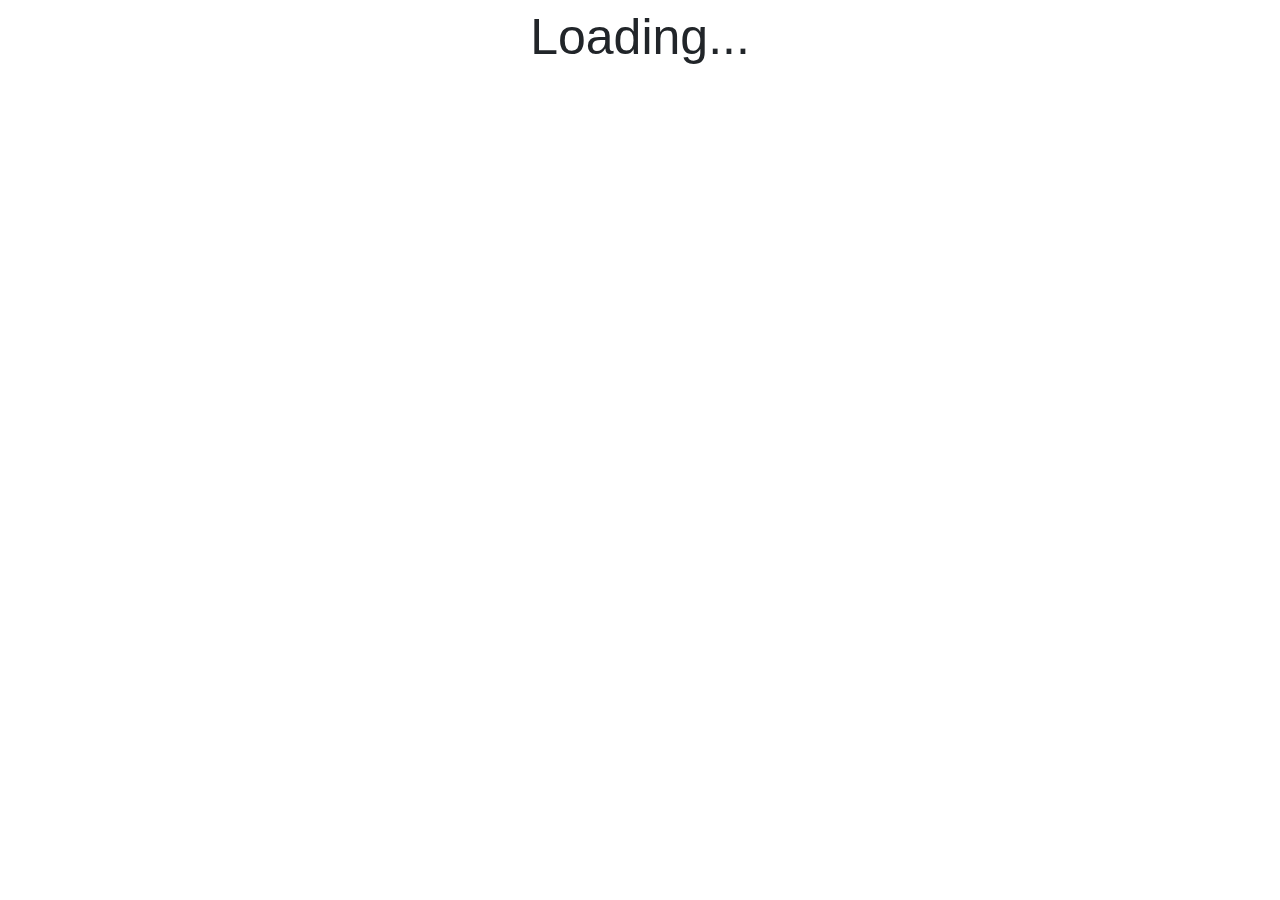
==== public/index.html @ 94db3f51 "Init" ====
<!DOCTYPE html>
<html lang="en">

<head>
    <meta charset="utf-8" />
    <meta name="viewport" content="width=device-width, initial-scale=1, shrink-to-fit=no" />

    <link rel="stylesheet" href="css/bootstrap.min.css">
    <link rel="stylesheet" href="css/app.css">

    <title>E4 web demo</title>
</head>

<body>
    <div id="loader">Loading...</div>
    <div class="container">
        <div class="row">
            <div class="col-6">
                <div id="newClientContainer">
                    <div class="row">
                        <h1>Create a new client</h1>
                        <form id="newClient">
                            <fieldset class="row">
                                <p class="col-12">
                                    <label class="col-2" for="name">Name</label>
                                    <input class="col-8" type="text" id="name" required />
                                </p>
                                <p class="col-12">
                                    <label class="col-2" for="name">Password</label>
                                    <input class="col-8" type="password" id="password" required />
                                </p>
                                <p class="col-12">
                                    <input type="submit" value="New client" />
                                </p>
                            </fieldset>
                        </form>
                    </div>
                    <div class="row">
                        <h1 class="col-12">Load a saved client</h1>
                        <div id="savedClients" class="col-12"></div>
                    </div>
                </div>
                <div id="messagesContainer">
                    <div class="row">
                        <p class="col-6"><b>Current client: </b><span id="currentClient"></span> <a href="#"
                                id="logout">Logout</a></p>
                    </div>
                    <div class="row">
                        <div class="col-12">
                            <div class="row" id="leftContainer">
                                <form id="subscribeTopicForm" class="col-12">
                                    <h2>Subscribe to topic</h2>
                                    <fieldset class="row">
                                        <p class="col-12">
                                            <input class="col-6" type="text" id="subscribeTopic" required
                                                placeholder="Topic..." />
                                            <input type="submit" value="Subscribe" />
                                        </p>
                                    </fieldset>
                                </form>

                                <form id="sendMessageForm" class="col-12">
                                    <h2>Send a message</h2>
                                    <fieldset class="row">
                                        <p class="col-12">
                                            <input type="text" class="col-6" id="sendMessage" required
                                                placeholder="Message..." />
                                        </p>
                                        <p class="col-12">
                                            <select class="col-6" id="sendMessageTopic">
                                                <option selected disabled hidden>Choose a subscribed topic</option>
                                            </select>
                                        </p>
                                        <p class="col-12">
                                            <label class="col-4" for="sendMessageProtect">Protect with E4:</label>
                                            <input class="col-3" type="checkbox" checked id="sendMessageProtect" />

                                        </p>
                                        <p class="col-12">
                                            <input type="submit" value="Send" />
                                        </p>
                                    </fieldset>
                                </form>

                            </div>
                        </div>
                    </div>
                </div>
            </div>
            <div id="messages" class="col-6">
                <h2>Logs</h2>
            </div>
        </div>
    </div>
    </div>

    <script src="js/jquery-3.4.1.slim.min.js"></script>
    <script src="js/bootstrap.bundle.min.js"></script>
    <script src="js/mqtt.min.js"></script>
    <script src="js/wasm_exec.js"></script>
    <script>
        if (!WebAssembly.instantiateStreaming) {
            WebAssembly.instantiateStreaming = async (resp, importObject) => {
                const source = await (await resp).arrayBuffer();
                return await WebAssembly.instantiate(source, importObject);
            };
        }

        const go = new Go();
        let mod, inst;

        $("#loader").show();
        WebAssembly.instantiateStreaming(fetch("e4.wasm"), go.importObject).then(
            async result => {
                mod = result.module;
                inst = result.instance;
                $("#loader").hide();
                await go.run(inst);

            }
        );
    </script>
    <script src="js/app.js"></script>
</body>

</html>
---- public/css/app.css ----
#messages {
    min-height: 400px;
    border-left: 2px solid lightblue;
    background-color: linen;
}

#messages p {
    margin-bottom: 0;
}

input:invalid {
    box-shadow: none;
}

#loader {
    width: 100%;
    height: 100%;
    z-index: 100;
    text-align: center;
    font-size: 50px;
    background-color: white;
    position: absolute;
}
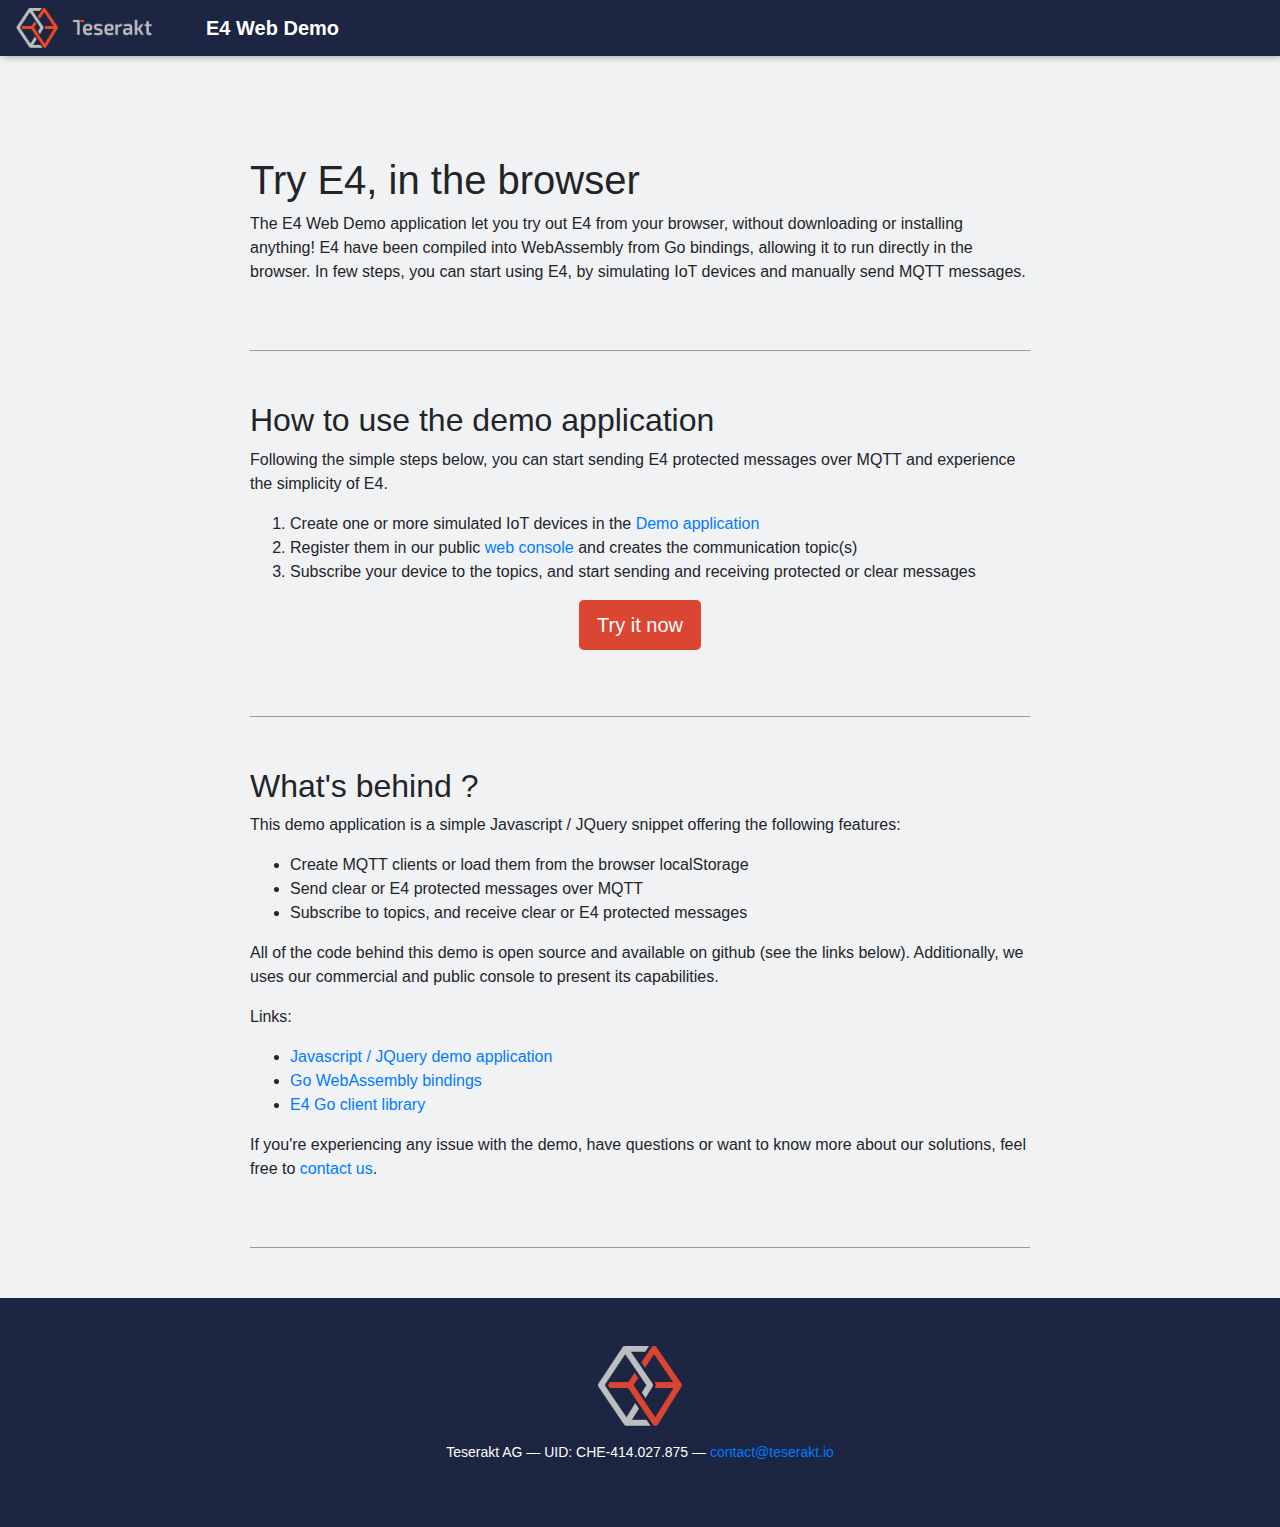
==== commit 518cb5c8: "Added content for opensource preparation. Reworked global style" ====
--- a/public/index.html
+++ b/public/index.html
@@ -12,115 +12,98 @@
 </head>
 
 <body>
-    <div id="loader">Loading...</div>
-    <div class="container">
-        <div class="row">
-            <div class="col-6">
-                <div id="newClientContainer">
-                    <div class="row">
-                        <h1>Create a new client</h1>
-                        <form id="newClient">
-                            <fieldset class="row">
-                                <p class="col-12">
-                                    <label class="col-2" for="name">Name</label>
-                                    <input class="col-8" type="text" id="name" required />
-                                </p>
-                                <p class="col-12">
-                                    <label class="col-2" for="name">Password</label>
-                                    <input class="col-8" type="password" id="password" required />
-                                </p>
-                                <p class="col-12">
-                                    <input type="submit" value="New client" />
-                                </p>
-                            </fieldset>
-                        </form>
+    <nav class="navbar navbar-expand-lg navbar-dark">
+        <a href="/">
+            <img src="img/logo.png" width="140px" class="d-inline-block align-top" alt="Teserakt">
+        </a>
+        <span class="navbar-brand">E4 Web Demo</span>
+    </nav>
+    <div class=" container">
+        <div id="content" class="row">
+            <div class="row">
+                <div class="section col-8 offset-2">
+                    <h1>Try E4, in the browser</h1>
+                    <p>
+                        The E4 Web Demo application let you try out E4 from your browser, without
+                        downloading or installing anything! E4 have been compiled into WebAssembly from Go bindings,
+                        allowing it to run directly in the browser. In few steps, you can start using E4, by simulating
+                        IoT devices and manually send MQTT messages.
+                    </p>
+                </div>
+                <div class="section col-8 offset-2">
+                    <h2>How to use the demo application</h2>
+                    <p>
+                        Following the simple steps below, you can start sending E4 protected messages over MQTT and
+                        experience the simplicity of E4.
+                    </p>
+                    <ol>
+                        <li>Create one or more simulated IoT devices in the <a href="demo.html">Demo application</a>
+                        </li>
+                        <li>Register them in our public <a href="https://console.demo.teserakt.io/">web
+                                console</a>
+                            and creates the communication topic(s)
+                        </li>
+                        <li>Subscribe your device to the topics, and start sending and receiving protected or clear
+                            messages</li>
+                    </ol>
+                    <p class="text-center">
+                        <a class="btn btn-lg" href="demo.html">Try it now</a>
+                    </p>
+                </div>
+                <div class="section col-8 offset-2">
+                    <h2>What's behind ?</h2>
+                    <p>
+                        This demo application is a simple Javascript / JQuery snippet offering the following features:
+                        <ul>
+                            <li>Create MQTT clients or load them from the browser localStorage</li>
+                            <li>Send clear or E4 protected messages over MQTT</li>
+                            <li>Subscribe to topics, and receive clear or E4 protected messages</li>
+                        </ul>
+                        All of the code behind this demo is open source and available on github (see the links below).
+                        Additionally, we uses our commercial and public console to present its capabilities.
+                    </p>
+                    <p>
+                        Links:
+                        <ul>
+                            <li><a href="https://github.com/teserakt-io/e4wasm-demo/blob/master/public/js/app.js">Javascript
+                                    / JQuery
+                                    demo application</a></li>
+                            <li><a href="https://github.com/teserakt-io/e4wasm-demo/blob/master/bindings/e4wasm.go">Go
+                                    WebAssembly bindings</a></li>
+                            <li><a href="https://github.com/teserakt-io/e4go">E4 Go client library</a></li>
+                        </ul>
+                    </p>
+                    <p>
+                        If you're experiencing any issue with the demo, have questions or want to know more about our
+                        solutions, feel free to <a href="mailto:contact@teserakt.io">contact us</a>.
+                    </p>
+                </div>
+            </div>
+        </div>
+    </div>
+
+    <footer id="footer">
+        <div class="container">
+            <div class="row pt-5 justify-content-center">
+                <div class="col-6">
+                    <div class="row justify-content-center">
+                        <div class="footer-logo">
+                            <img src="img/logo_footer.png" alt="logo">
+                        </div>
                     </div>
-                    <div class="row">
-                        <h1 class="col-12">Load a saved client</h1>
-                        <div id="savedClients" class="col-12"></div>
-                    </div>
-                </div>
-                <div id="messagesContainer">
-                    <div class="row">
-                        <p class="col-6"><b>Current client: </b><span id="currentClient"></span> <a href="#"
-                                id="logout">Logout</a></p>
-                    </div>
-                    <div class="row">
-                        <div class="col-12">
-                            <div class="row" id="leftContainer">
-                                <form id="subscribeTopicForm" class="col-12">
-                                    <h2>Subscribe to topic</h2>
-                                    <fieldset class="row">
-                                        <p class="col-12">
-                                            <input class="col-6" type="text" id="subscribeTopic" required
-                                                placeholder="Topic..." />
-                                            <input type="submit" value="Subscribe" />
-                                        </p>
-                                    </fieldset>
-                                </form>
-
-                                <form id="sendMessageForm" class="col-12">
-                                    <h2>Send a message</h2>
-                                    <fieldset class="row">
-                                        <p class="col-12">
-                                            <input type="text" class="col-6" id="sendMessage" required
-                                                placeholder="Message..." />
-                                        </p>
-                                        <p class="col-12">
-                                            <select class="col-6" id="sendMessageTopic">
-                                                <option selected disabled hidden>Choose a subscribed topic</option>
-                                            </select>
-                                        </p>
-                                        <p class="col-12">
-                                            <label class="col-4" for="sendMessageProtect">Protect with E4:</label>
-                                            <input class="col-3" type="checkbox" checked id="sendMessageProtect" />
-
-                                        </p>
-                                        <p class="col-12">
-                                            <input type="submit" value="Send" />
-                                        </p>
-                                    </fieldset>
-                                </form>
-
-                            </div>
-                        </div>
+                    <div class="row justify-content-center pt-3 pb-5">
+                        <p>
+                            Teserakt AG —
+                            UID: CHE‑414.027.875 —
+                            <a href="mailto:contact@teserakt.io">contact@teserakt.io</a>
+                        </p>
                     </div>
                 </div>
             </div>
-            <div id="messages" class="col-6">
-                <h2>Logs</h2>
-            </div>
         </div>
-    </div>
-    </div>
-
+    </footer>
     <script src="js/jquery-3.4.1.slim.min.js"></script>
     <script src="js/bootstrap.bundle.min.js"></script>
-    <script src="js/mqtt.min.js"></script>
-    <script src="js/wasm_exec.js"></script>
-    <script>
-        if (!WebAssembly.instantiateStreaming) {
-            WebAssembly.instantiateStreaming = async (resp, importObject) => {
-                const source = await (await resp).arrayBuffer();
-                return await WebAssembly.instantiate(source, importObject);
-            };
-        }
-
-        const go = new Go();
-        let mod, inst;
-
-        $("#loader").show();
-        WebAssembly.instantiateStreaming(fetch("e4.wasm"), go.importObject).then(
-            async result => {
-                mod = result.module;
-                inst = result.instance;
-                $("#loader").hide();
-                await go.run(inst);
-
-            }
-        );
-    </script>
-    <script src="js/app.js"></script>
 </body>
 
 </html>
--- a/public/css/app.css
+++ b/public/css/app.css
@@ -1,7 +1,79 @@
+body {
+    /*font-family: "Roboto", sans-serif;*/
+    background-color: #f1f2f4;
+}
+
+nav {
+    background-color: #1c2541;
+    -webkit-box-shadow: 2px 0px 8px rgba(0, 0, 0, 0.4);
+    -moz-box-shadow: 2px 0px 8px rgba(0, 0, 0, 0.4);
+    box-shadow: 2px 0px 8px rgba(0, 0, 0, 0.4);
+}
+
+nav h1 {
+    color: #f1f2f4;
+    text-align: center;
+}
+
+nav .navbar-brand {
+    font-weight: 800;
+    padding-left: 50px;
+}
+
+.btn {
+    background: #db4632;
+    color: #FFF;
+    text-decoration: none;
+    border: 2px solid transparent;
+}
+
+.btn:hover {
+    color: #db4632;
+    border-color: #db4632;
+    background: #fff;
+    border-color: #db4632;
+    text-decoration: none;
+}
+
+footer {
+    margin-top: 50px;
+    background-color: #1c2541;
+    background-size: cover;
+    background-attachment: fixed;
+    min-height: 200px;
+    color: #fff;
+    font-size: 14px;
+}
+
+footer .footer-logo img {
+    max-height: 80px;
+}
+
+#content {
+    min-height: 650px;
+}
+
+#content h1 {
+    padding-top: 50px;
+}
+
+.section {
+    padding: 50px 0;
+    border-bottom: 1px solid #999;
+}
+
 #messages {
-    min-height: 400px;
-    border-left: 2px solid lightblue;
-    background-color: linen;
+    min-height: 500px;
+    max-height: 500px;
+    background-color: black;
+    color: lightgray;
+    border: 2px lightgray inset;
+    padding: 10px;
+    font-family: monospace;
+    height: 100%;
+    word-break: break-all;
+    overflow-y: scroll;
+    overflow-x: hidden;
 }
 
 #messages p {
@@ -21,3 +93,24 @@
     background-color: white;
     position: absolute;
 }
+
+div.savedClient .btn {
+    margin: 5px 0;
+}
+
+/*
+div.savedClient {
+    background-color: #a0a0a0;
+    margin: 5px 0;
+}
+
+div.savedClient a {
+    padding: 15px 20px;
+    text-decoration: none;
+    color: black;
+}
+
+div.savedClient:hover {
+    border: 1px inset lightgray;
+}
+*/
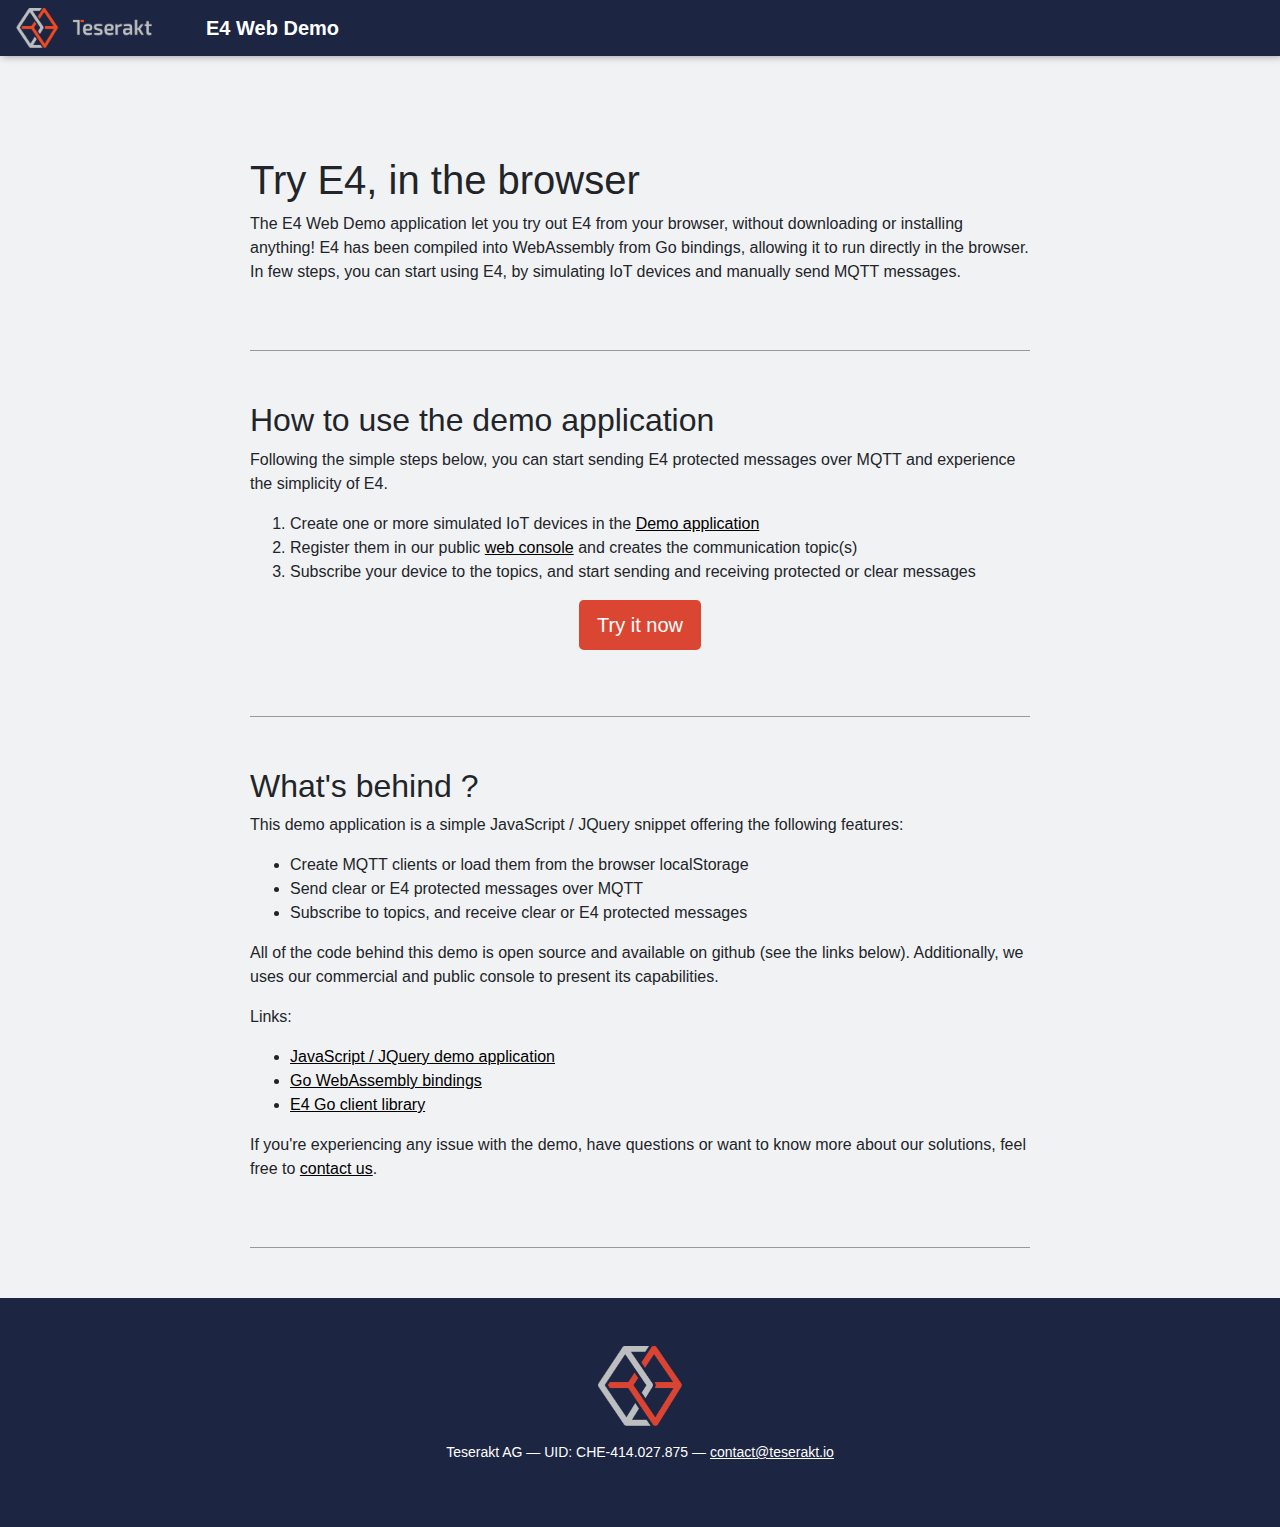
==== commit 5e6a0b72: "Fixed typos and style. Added opensource material" ====
--- a/public/index.html
+++ b/public/index.html
@@ -25,7 +25,7 @@
                     <h1>Try E4, in the browser</h1>
                     <p>
                         The E4 Web Demo application let you try out E4 from your browser, without
-                        downloading or installing anything! E4 have been compiled into WebAssembly from Go bindings,
+                        downloading or installing anything! E4 has been compiled into WebAssembly from Go bindings,
                         allowing it to run directly in the browser. In few steps, you can start using E4, by simulating
                         IoT devices and manually send MQTT messages.
                     </p>
@@ -53,7 +53,7 @@
                 <div class="section col-8 offset-2">
                     <h2>What's behind ?</h2>
                     <p>
-                        This demo application is a simple Javascript / JQuery snippet offering the following features:
+                        This demo application is a simple JavaScript / JQuery snippet offering the following features:
                         <ul>
                             <li>Create MQTT clients or load them from the browser localStorage</li>
                             <li>Send clear or E4 protected messages over MQTT</li>
@@ -65,7 +65,7 @@
                     <p>
                         Links:
                         <ul>
-                            <li><a href="https://github.com/teserakt-io/e4wasm-demo/blob/master/public/js/app.js">Javascript
+                            <li><a href="https://github.com/teserakt-io/e4wasm-demo/blob/master/public/js/app.js">JavaScript
                                     / JQuery
                                     demo application</a></li>
                             <li><a href="https://github.com/teserakt-io/e4wasm-demo/blob/master/bindings/e4wasm.go">Go
@@ -95,7 +95,7 @@
                         <p>
                             Teserakt AG —
                             UID: CHE‑414.027.875 —
-                            <a href="mailto:contact@teserakt.io">contact@teserakt.io</a>
+                            <a class="wt" href="mailto:contact@teserakt.io">contact@teserakt.io</a>
                         </p>
                     </div>
                 </div>
--- a/public/css/app.css
+++ b/public/css/app.css
@@ -18,6 +18,20 @@
 nav .navbar-brand {
     font-weight: 800;
     padding-left: 50px;
+}
+
+a {
+    text-decoration: underline;
+    color: #000;
+}
+
+.wt {
+    color: #FFF;
+}
+
+a:hover, a:focus {
+    outline: none;
+    text-decoration: underline;
 }
 
 .btn {
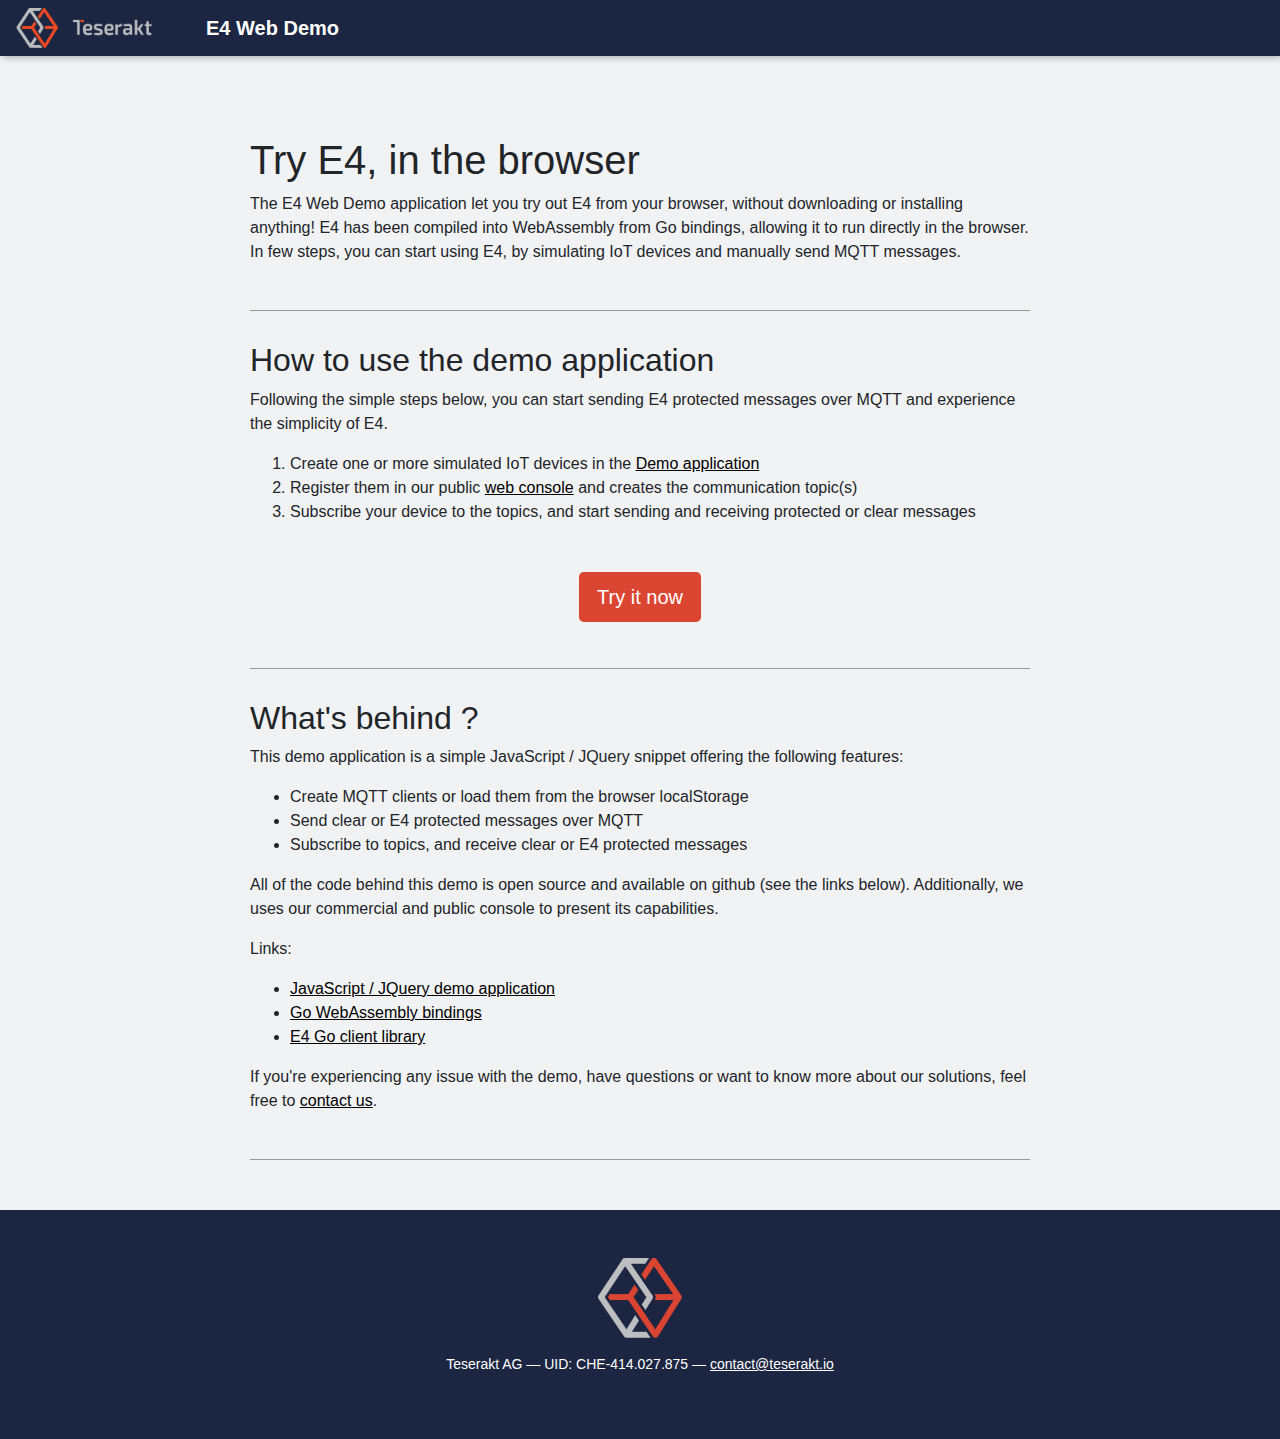
==== commit e9291222: "Fixed margins" ====
--- a/public/index.html
+++ b/public/index.html
@@ -46,7 +46,7 @@
                         <li>Subscribe your device to the topics, and start sending and receiving protected or clear
                             messages</li>
                     </ol>
-                    <p class="text-center">
+                    <p class="text-center mt-5">
                         <a class="btn btn-lg" href="demo.html">Try it now</a>
                     </p>
                 </div>
--- a/public/css/app.css
+++ b/public/css/app.css
@@ -72,7 +72,7 @@
 }
 
 .section {
-    padding: 50px 0;
+    padding: 30px 0;
     border-bottom: 1px solid #999;
 }
 
